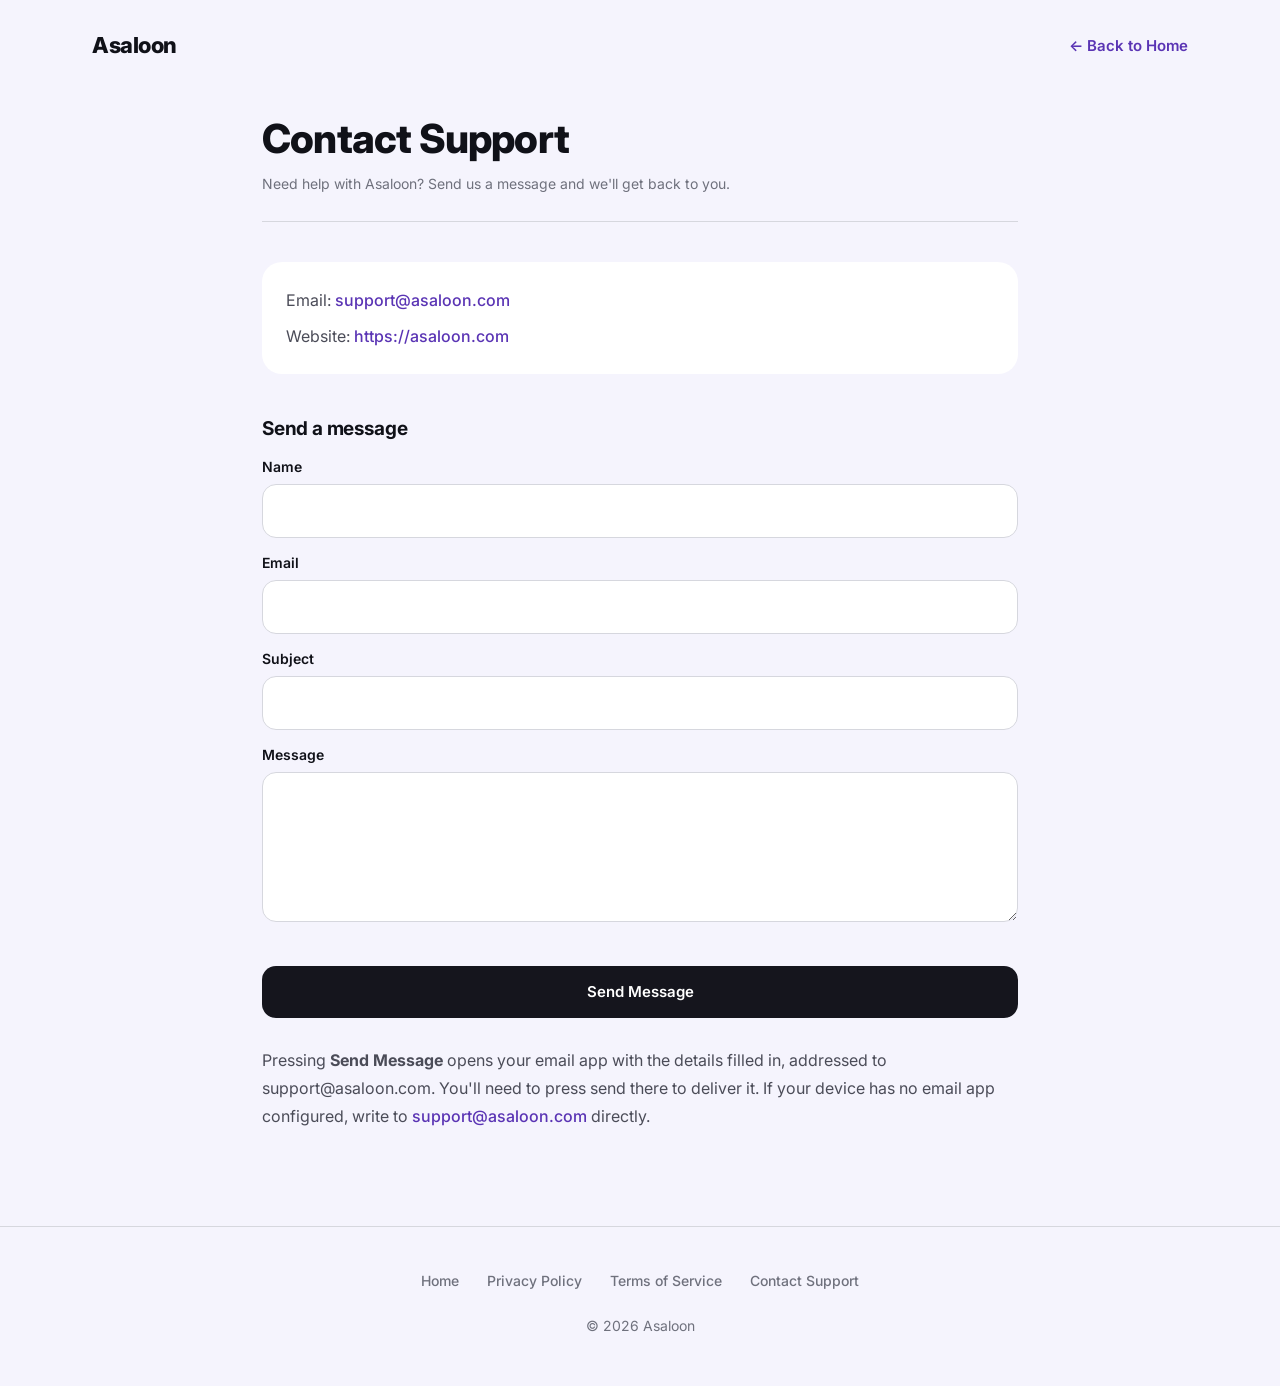
==== contact/index.html @ 6c4959e1 "Add privacy terms and support pages Standalone directory-based routes at /privacy/, /terms/ and /con" ====
<!DOCTYPE html>
<html lang="en">
  <head>
    <meta charset="UTF-8" />
    <meta name="viewport" content="width=device-width, initial-scale=1.0" />
    <meta name="description" content="Get help with Asaloon. Contact the Asaloon support team at support@asaloon.com." />
    <meta name="robots" content="index,follow" />
    <title>Contact Support | Asaloon</title>
    <link rel="preconnect" href="https://fonts.googleapis.com" />
    <link rel="preconnect" href="https://fonts.gstatic.com" crossorigin />
    <link href="https://fonts.googleapis.com/css2?family=Inter:wght@400;500;600;700;800&display=swap" rel="stylesheet" />
    <link rel="stylesheet" href="/styles.css" />
  </head>
  <body>
    <header class="page-nav container">
      <a href="/" class="brand">Asaloon</a>
      <a href="/" class="back-link">← Back to Home</a>
    </header>

    <main class="page container">
      <h1>Contact Support</h1>
      <p class="updated">Need help with Asaloon? Send us a message and we'll get back to you.</p>

      <div class="contact-block">
        <p>Email: <a href="mailto:support@asaloon.com">support@asaloon.com</a></p>
        <p>Website: <a href="https://asaloon.com">https://asaloon.com</a></p>
      </div>

      <h2>Send a message</h2>
      <form class="support-form" id="supportForm" novalidate>
        <label>
          Name
          <input type="text" name="name" autocomplete="name" required />
        </label>
        <label>
          Email
          <input type="email" name="email" autocomplete="email" required />
        </label>
        <label>
          Subject
          <input type="text" name="subject" required />
        </label>
        <label>
          Message
          <textarea name="message" required></textarea>
        </label>
        <p class="field-error" id="formError" role="alert"></p>
        <button type="submit" class="btn btn-primary">Send Message</button>
      </form>

      <p class="form-note">Pressing <strong>Send Message</strong> opens your email app with the details filled in, addressed to support@asaloon.com. You'll need to press send there to deliver it. If your device has no email app configured, write to <a href="mailto:support@asaloon.com">support@asaloon.com</a> directly.</p>
    </main>

    <footer class="page-footer">
      <div class="container">
        <a href="/">Home</a>
        <a href="/privacy/">Privacy Policy</a>
        <a href="/terms/">Terms of Service</a>
        <a href="/contact/">Contact Support</a>
        <p class="copyright">© 2026 Asaloon</p>
      </div>
    </footer>

    <script src="/script.js"></script>
  </body>
</html>
---- styles.css ----
:root {
  --bg: oklch(97% 0.012 290);
  --surface: #ffffff;
  --text: oklch(18% 0.015 280);
  --ink: oklch(20% 0.015 280);
  --muted: oklch(42% 0.02 280);
  --soft: oklch(55% 0.02 280);
  --accent: oklch(45% 0.19 290);
  --accent-dark: oklch(38% 0.19 290);
  --tint: oklch(93% 0.03 290);
  --border: oklch(88% 0.01 280);
}

* { box-sizing: border-box; }
html { scroll-behavior: smooth; }
body {
  margin: 0;
  font-family: 'Inter', sans-serif;
  color: var(--text);
  background: var(--bg);
  line-height: 1.6;
  overflow-x: hidden;
}
a { color: var(--accent); text-decoration: none; }
a:hover { color: var(--accent-dark); }
button, input, textarea { font: inherit; }
img { max-width: 100%; display: block; }
.container { width: min(1160px, 100%); margin: 0 auto; padding-inline: 32px; }

/* Nav */
.nav { display: flex; align-items: center; justify-content: space-between; padding-block: 28px; position: relative; z-index: 5; }
.brand { font-size: 22px; font-weight: 800; letter-spacing: -0.02em; color: var(--text); }
.nav-links { display: flex; align-items: center; gap: 32px; }
.nav-links a { font-size: 15px; font-weight: 500; color: oklch(30% 0.02 280); }
.nav-cta { font-weight: 600; padding: 10px 20px; background: var(--ink); color: #fff !important; border-radius: 999px; }
.menu-toggle { display: none; background: transparent; border: 0; padding: 0.25rem; cursor: pointer; }
.menu-toggle span { display: block; width: 24px; height: 2px; background: var(--text); margin: 5px 0; }

/* Hero */
.hero { display: flex; align-items: center; gap: 60px; flex-wrap: wrap; padding-top: 24px; padding-bottom: 90px; }
.hero-copy { flex: 1 1 440px; min-width: 320px; }
.eyebrow { font-size: 15px; font-weight: 600; color: var(--accent); margin: 0 0 18px; text-transform: uppercase; letter-spacing: 0.06em; }
.hero h1 { font-size: clamp(34px, 4.4vw, 52px); line-height: 1.08; font-weight: 800; letter-spacing: -0.02em; margin: 0 0 24px; }
.hero-badges { display: flex; gap: 10px; flex-wrap: wrap; margin-bottom: 20px; }
.pill { font-size: 13px; font-weight: 700; padding: 6px 14px; background: var(--ink); color: #fff; border-radius: 999px; white-space: nowrap; }
.pill.muted { font-weight: 500; background: var(--tint); color: oklch(35% 0.05 285); }
.lead { font-size: 18px; line-height: 1.6; color: var(--muted); margin: 0 0 32px; max-width: 460px; }
.hero-actions { display: flex; gap: 12px; flex-wrap: wrap; }
.hero-actions.center { justify-content: center; }
.btn { display: inline-flex; align-items: center; gap: 10px; font-size: 15px; font-weight: 600; padding: 14px 22px; border-radius: 14px; transition: transform 180ms ease, box-shadow 180ms ease; }
.btn:hover { transform: translateY(-2px); }
.btn-primary { background: var(--ink); color: #fff; }
.btn-primary:hover { color: #fff; }
.btn-secondary { background: #fff; color: var(--ink); border: 1px solid var(--border); }
.btn-secondary:hover { color: var(--ink); }
.btn-tinted { background: var(--tint); color: var(--ink); }
.btn-tinted:hover { color: var(--ink); }
.small-note { font-size: 14px; color: var(--soft); margin: 22px 0 0; }

.hero-visual { flex: 0 0 auto; margin-inline: auto; }
.phone-frame {
  width: 300px;
  max-width: 100%;
  border-radius: 44px;
  background: var(--ink);
  padding: 14px;
  box-shadow: 0 40px 80px -20px oklch(30% 0.05 285 / 0.35);
}
.phone-frame img { border-radius: 32px; width: 100%; height: auto; }

/* Sections */
.section { padding-block: 70px; }
.section-heading { margin-bottom: 48px; }
.section-heading.center { text-align: center; max-width: 560px; margin-inline: auto; }
.section-heading .eyebrow { font-size: 14px; font-weight: 700; margin-bottom: 12px; }
.section-heading h2, .footer h2 { font-size: clamp(26px, 3vw, 36px); font-weight: 800; letter-spacing: -0.02em; margin: 0; }

.feature-grid { display: grid; grid-template-columns: repeat(auto-fit, minmax(240px, 1fr)); gap: 20px; }
.feature-card { background: var(--surface); border-radius: 20px; padding: 28px; }
.feature-icon { width: 26px; height: 26px; color: var(--accent); margin-bottom: 14px; }
.feature-card h3 { font-size: 17px; font-weight: 700; margin: 0 0 8px; }
.feature-card p { font-size: 14.5px; line-height: 1.6; color: oklch(45% 0.02 280); margin: 0; }

.strip { background: #fff; padding-block: 56px; }
.strip-inner { display: flex; flex-wrap: wrap; gap: 20px 48px; align-items: center; justify-content: center; text-align: center; font-size: 15px; font-weight: 600; }
.dot { width: 4px; height: 4px; border-radius: 50%; background: oklch(80% 0.01 280); }

/* Footer */
.footer { padding-block: 100px; text-align: center; }
.footer h2 { margin-bottom: 14px; }
.footer .lead { font-size: 17px; margin: 0 auto 34px; max-width: none; }
.footer .hero-actions { margin-bottom: 28px; }
.footer .small-note { font-size: 13.5px; margin: 0 0 6px; }
.support-link { font-size: 14px; font-weight: 500; }
.footer-links { display: flex; gap: 20px; flex-wrap: wrap; justify-content: center; margin-top: 28px; }
.footer-links a { display: inline-flex; align-items: center; min-height: 44px; font-size: 14px; color: var(--soft); }
.footer .copyright { font-size: 14px; color: var(--soft); margin: 12px 0 0; }

/* Standalone pages (privacy / terms / contact) */
.page-nav { display: flex; align-items: center; justify-content: space-between; gap: 16px; padding-block: 24px; flex-wrap: wrap; }
.back-link { display: inline-flex; align-items: center; gap: 8px; min-height: 44px; font-size: 15px; font-weight: 600; color: var(--accent); }
.page { max-width: 820px; margin: 0 auto; padding-block: 24px 80px; }
.page h1 { font-size: clamp(28px, 4vw, 40px); font-weight: 800; letter-spacing: -0.02em; line-height: 1.15; margin: 0 0 10px; }
.page .updated { font-size: 14px; color: var(--soft); margin: 0 0 40px; padding-bottom: 24px; border-bottom: 1px solid var(--border); }
.page .intro { font-size: 17px; color: var(--muted); margin: 0 0 32px; }
.page h2 { font-size: 19px; font-weight: 700; letter-spacing: -0.01em; margin: 40px 0 12px; }
.page h3 { font-size: 16px; font-weight: 700; margin: 24px 0 8px; }
.page p { font-size: 16px; line-height: 1.75; color: var(--muted); margin: 0 0 16px; }
.page ul { margin: 0 0 16px; padding-left: 22px; }
.page li { font-size: 16px; line-height: 1.75; color: var(--muted); margin-bottom: 6px; }
.page a { font-weight: 500; word-break: break-word; }
.page .contact-block { margin-top: 8px; padding: 24px; background: var(--surface); border-radius: 20px; }
.page .contact-block p { margin-bottom: 8px; }
.page .contact-block p:last-child { margin-bottom: 0; }

/* Contact form */
.support-form { display: grid; gap: 14px; margin: 8px 0 28px; }
.support-form label { display: grid; gap: 6px; font-size: 14px; font-weight: 600; color: var(--text); }
.support-form input, .support-form textarea { width: 100%; min-height: 48px; padding: 13px 16px; border: 1px solid var(--border); border-radius: 14px; background: var(--surface); color: var(--text); font-size: 16px; }
.support-form textarea { min-height: 150px; resize: vertical; line-height: 1.6; }
.support-form input:focus, .support-form textarea:focus { outline: 2px solid var(--accent); outline-offset: 1px; border-color: transparent; }
.support-form button { justify-content: center; min-height: 48px; border: 0; cursor: pointer; font-family: inherit; }
.field-error { font-size: 13.5px; font-weight: 500; color: oklch(50% 0.19 25); min-height: 0; }
.form-note { font-size: 14px; line-height: 1.6; color: var(--soft); margin: 0; }

/* Shared page footer */
.page-footer { border-top: 1px solid var(--border); padding-block: 32px 48px; }
.page-footer .container { display: flex; flex-wrap: wrap; align-items: center; justify-content: center; gap: 8px 28px; text-align: center; }
.page-footer a { display: inline-flex; align-items: center; min-height: 44px; font-size: 14px; font-weight: 500; color: var(--soft); }
.page-footer a:hover { color: var(--accent); }
.page-footer .copyright { font-size: 14px; color: var(--soft); width: 100%; margin: 4px 0 0; }

@media (max-width: 600px) {
  .container { padding-inline: 20px; }
  .page { padding-bottom: 56px; }
  .page-footer .container { gap: 4px 20px; }
}

@media (max-width: 920px) {
  .hero { padding-bottom: 60px; }
  .nav { position: relative; }
  .nav-links { display: none; position: absolute; top: 72px; right: 32px; background: #fff; padding: 1rem; border-radius: 16px; box-shadow: 0 12px 30px oklch(0% 0 0 / 0.08); flex-direction: column; align-items: stretch; gap: 14px; }
  .nav-links.open { display: flex; }
  .nav-cta { text-align: center; }
  .menu-toggle { display: block; }
  .footer { padding-block: 72px; }
}
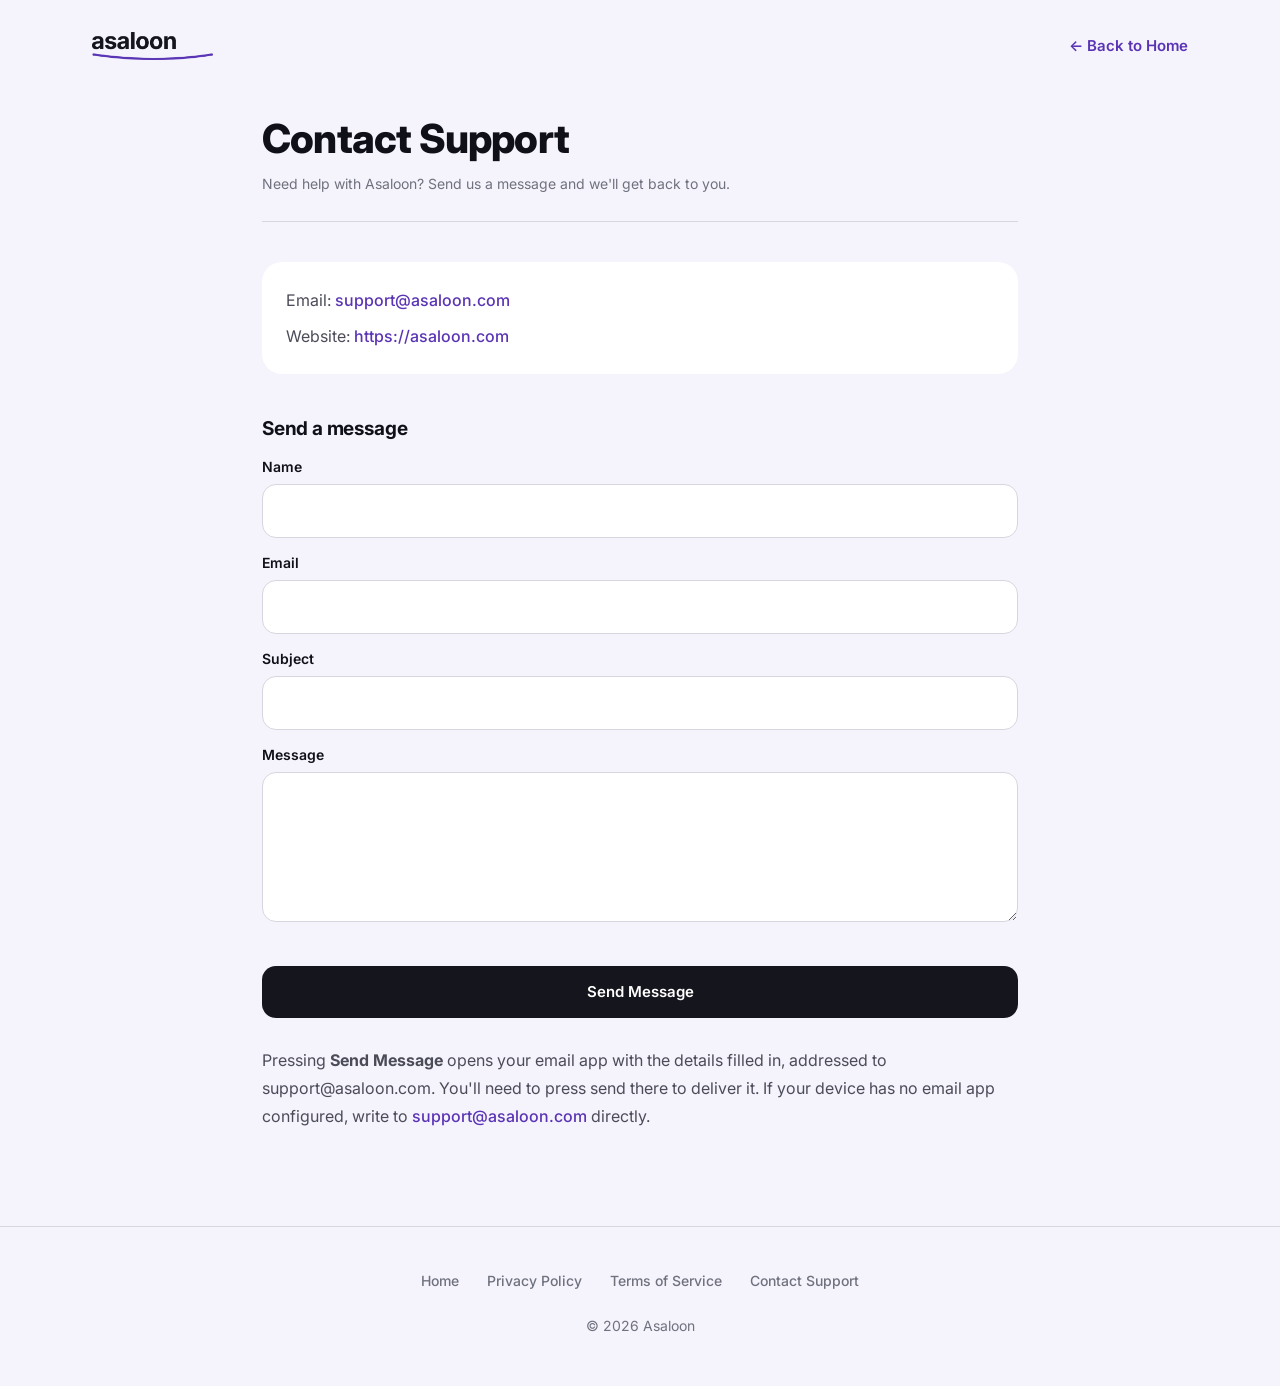
==== commit e9a56287: "Use the asaloon logo in place of the text wordmark Replaces the plain-text brand in the nav on all f" ====
--- a/contact/index.html
+++ b/contact/index.html
@@ -6,6 +6,9 @@
     <meta name="description" content="Get help with Asaloon. Contact the Asaloon support team at support@asaloon.com." />
     <meta name="robots" content="index,follow" />
     <title>Contact Support | Asaloon</title>
+    <link rel="icon" type="image/png" sizes="32x32" href="/assets/favicon-32.png" />
+    <link rel="icon" type="image/png" sizes="512x512" href="/assets/icon-512.png" />
+    <link rel="apple-touch-icon" href="/assets/apple-touch-icon.png" />
     <link rel="preconnect" href="https://fonts.googleapis.com" />
     <link rel="preconnect" href="https://fonts.gstatic.com" crossorigin />
     <link href="https://fonts.googleapis.com/css2?family=Inter:wght@400;500;600;700;800&display=swap" rel="stylesheet" />
@@ -13,7 +16,9 @@
   </head>
   <body>
     <header class="page-nav container">
-      <a href="/" class="brand">Asaloon</a>
+      <a href="/" class="brand" aria-label="Asaloon home">
+        <img src="/assets/asaloon-logo.png" alt="Asaloon" width="875" height="203" />
+      </a>
       <a href="/" class="back-link">← Back to Home</a>
     </header>
 
--- a/styles.css
+++ b/styles.css
@@ -29,7 +29,8 @@
 
 /* Nav */
 .nav { display: flex; align-items: center; justify-content: space-between; padding-block: 28px; position: relative; z-index: 5; }
-.brand { font-size: 22px; font-weight: 800; letter-spacing: -0.02em; color: var(--text); }
+.brand { display: inline-flex; align-items: center; font-size: 22px; font-weight: 800; letter-spacing: -0.02em; color: var(--text); }
+.brand img { height: 30px; width: auto; }
 .nav-links { display: flex; align-items: center; gap: 32px; }
 .nav-links a { font-size: 15px; font-weight: 500; color: oklch(30% 0.02 280); }
 .nav-cta { font-weight: 600; padding: 10px 20px; background: var(--ink); color: #fff !important; border-radius: 999px; }
@@ -96,8 +97,36 @@
 .footer-links a { display: inline-flex; align-items: center; min-height: 44px; font-size: 14px; color: var(--soft); }
 .footer .copyright { font-size: 14px; color: var(--soft); margin: 12px 0 0; }
 
+/* Toast */
+.toast {
+  position: fixed;
+  left: 50%;
+  bottom: 28px;
+  z-index: 1000;
+  max-width: min(420px, calc(100vw - 32px));
+  padding: 14px 20px;
+  border-radius: 14px;
+  background: var(--ink);
+  color: #fff;
+  font-size: 14.5px;
+  font-weight: 500;
+  line-height: 1.5;
+  text-align: center;
+  box-shadow: 0 18px 40px -12px oklch(30% 0.05 285 / 0.45);
+  opacity: 0;
+  transform: translate(-50%, 12px);
+  pointer-events: none;
+  transition: opacity 220ms ease, transform 220ms ease;
+}
+.toast.show { opacity: 1; transform: translate(-50%, 0); }
+
+@media (prefers-reduced-motion: reduce) {
+  .toast { transition: opacity 220ms ease; transform: translate(-50%, 0); }
+}
+
 /* Standalone pages (privacy / terms / contact) */
 .page-nav { display: flex; align-items: center; justify-content: space-between; gap: 16px; padding-block: 24px; flex-wrap: wrap; }
+.page-nav .brand img { height: 28px; }
 .back-link { display: inline-flex; align-items: center; gap: 8px; min-height: 44px; font-size: 15px; font-weight: 600; color: var(--accent); }
 .page { max-width: 820px; margin: 0 auto; padding-block: 24px 80px; }
 .page h1 { font-size: clamp(28px, 4vw, 40px); font-weight: 800; letter-spacing: -0.02em; line-height: 1.15; margin: 0 0 10px; }
@@ -132,6 +161,7 @@
 
 @media (max-width: 600px) {
   .container { padding-inline: 20px; }
+  .brand img { height: 26px; }
   .page { padding-bottom: 56px; }
   .page-footer .container { gap: 4px 20px; }
 }
